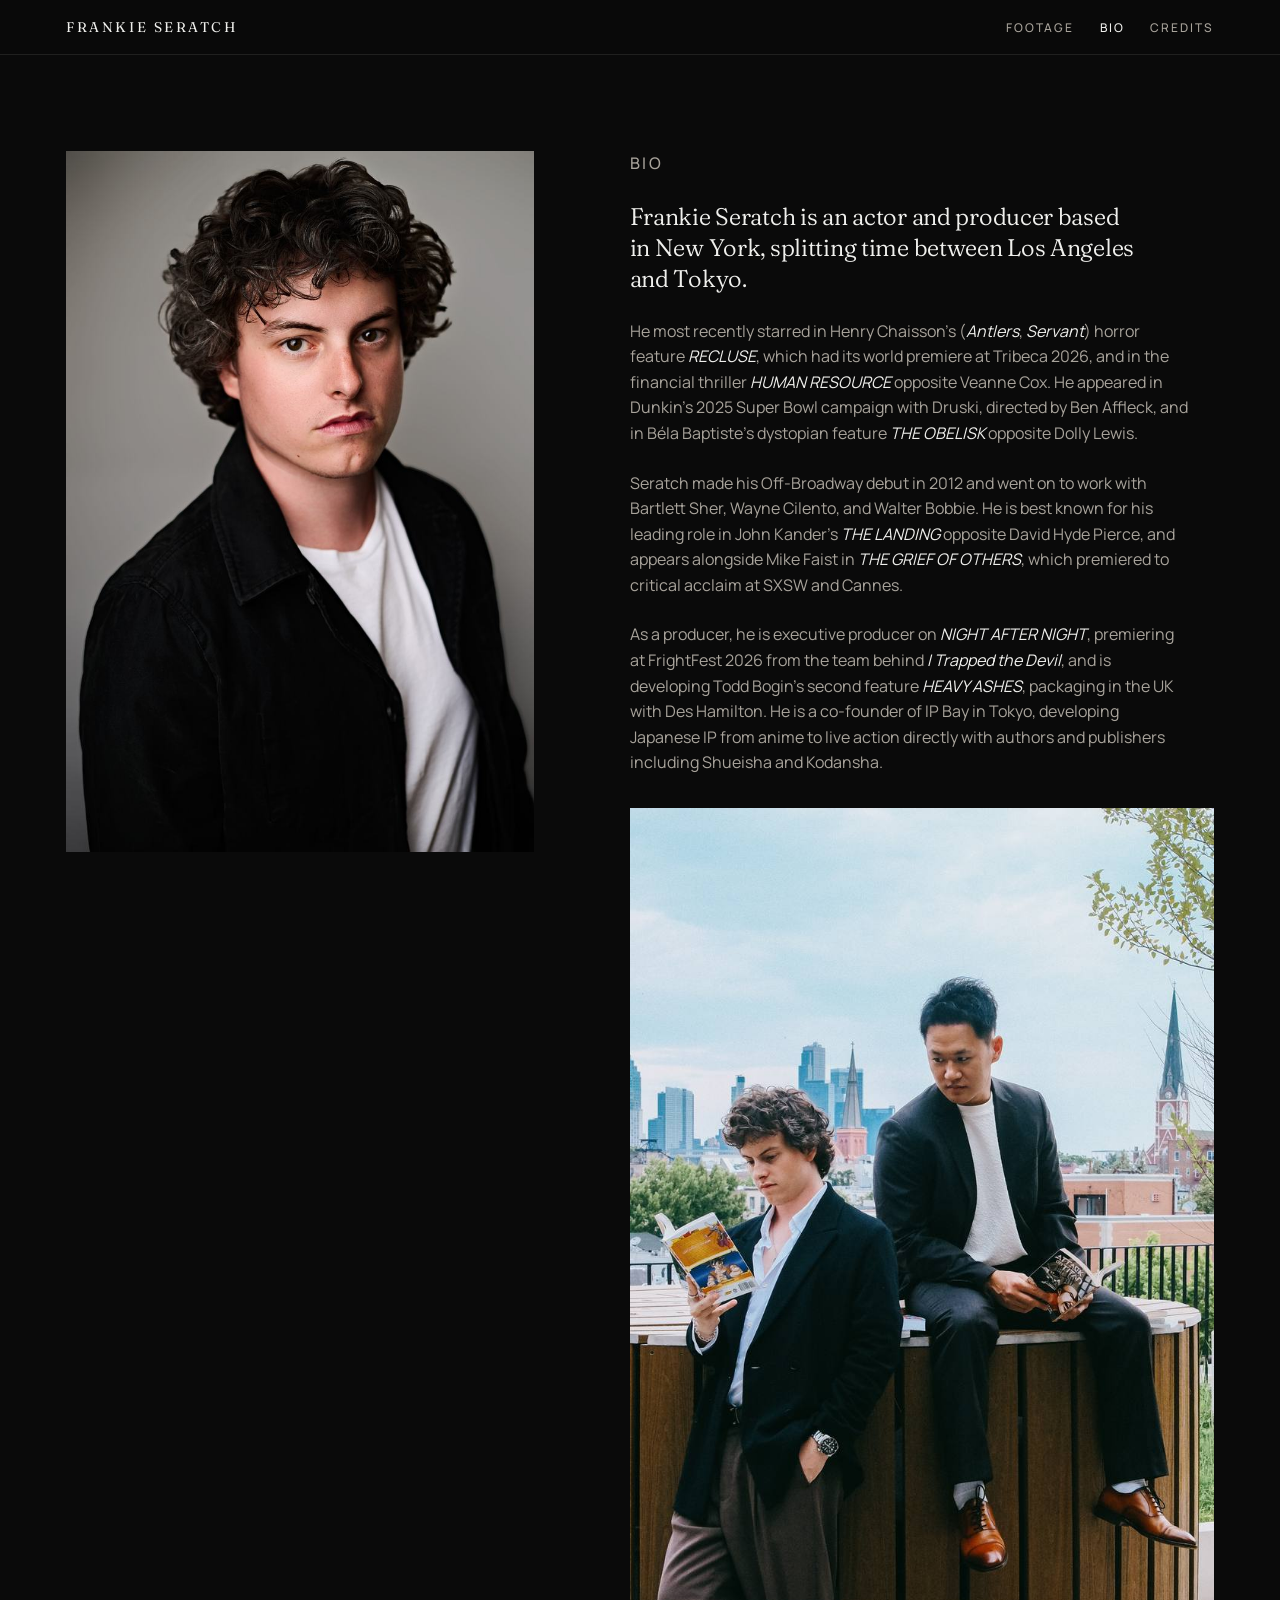
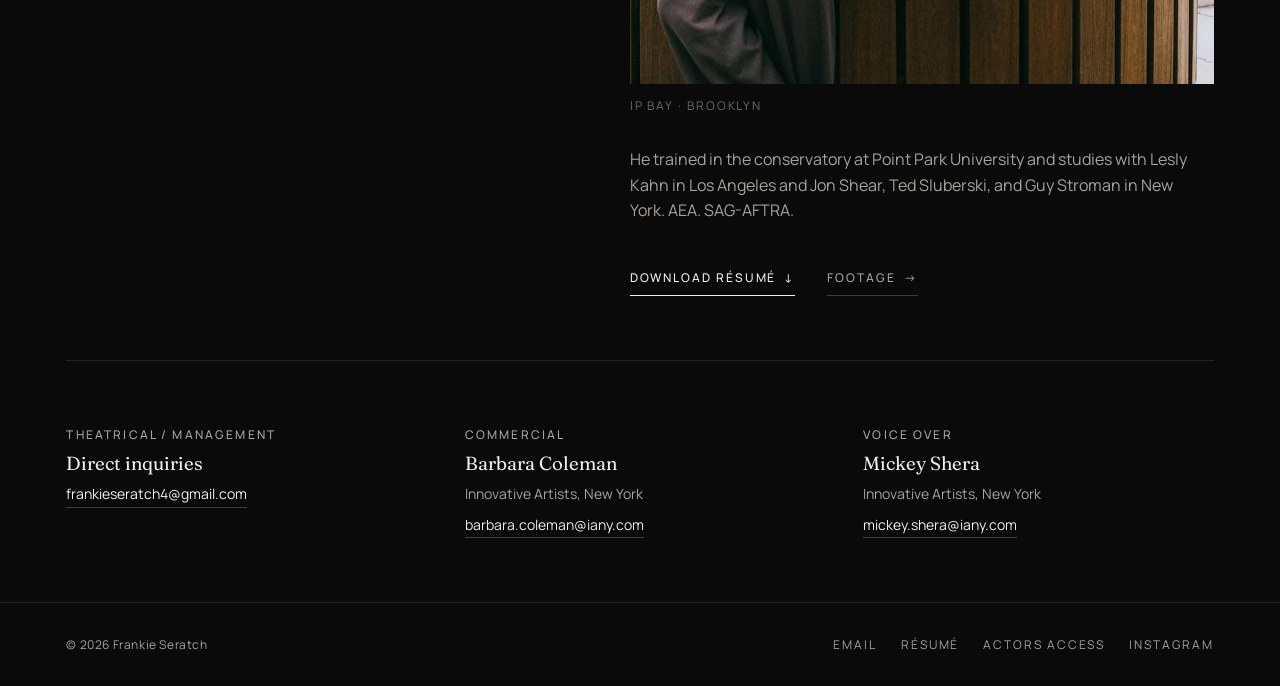
==== bio.html @ 88823b0f "Add files via upload new site" ====
<!DOCTYPE html>
<html lang="en">
<head>
  <meta charset="UTF-8" />
  <meta name="viewport" content="width=device-width, initial-scale=1, viewport-fit=cover" />
  <title>Bio · Frankie Seratch</title>
  <meta name="description" content="Frankie Seratch is an actor and producer based in New York. RECLUSE, HUMAN RESOURCE, THE OBELISK, THE LANDING." />

  <meta property="og:title" content="Frankie Seratch · Bio" />
  <meta property="og:description" content="Actor and producer based in New York." />
  <meta property="og:type" content="profile" />
  <meta property="og:url" content="https://frankieseratch.com/bio.html" />
  <meta property="og:image" content="https://frankieseratch.com/img/bio-1024.jpg" />
  <meta name="twitter:card" content="summary_large_image" />

  <link rel="canonical" href="https://frankieseratch.com/bio.html" />
  <link rel="icon" href="data:image/svg+xml,%3Csvg xmlns='http://www.w3.org/2000/svg' viewBox='0 0 32 32'%3E%3Crect width='32' height='32' fill='%230A0A0A'/%3E%3Ctext x='50%25' y='50%25' font-family='serif' font-size='20' fill='%23EFEFEC' text-anchor='middle' dominant-baseline='central'%3EF%3C/text%3E%3C/svg%3E" />

  <link rel="preconnect" href="https://fonts.bunny.net" />
  <link rel="stylesheet" href="https://fonts.bunny.net/css?family=fraunces:300,400,500,600|manrope:400,500,600&display=swap" />
  <link rel="stylesheet" href="styles.css" />
</head>
<body>
  <header class="site-header">
    <div class="shell site-header__inner">
      <a href="/" class="brand" aria-label="Frankie Seratch, home">FRANKIE SERATCH</a>
      <nav class="nav" aria-label="Primary">
        <a href="/footage.html">Footage</a>
        <a href="/bio.html" aria-current="page">Bio</a>
        <a href="/credits.html">Credits</a>
      </nav>
    </div>
  </header>

  <main>
    <section class="shell">
      <div class="bio">
        <figure class="bio__media reveal reveal--1">
          <img
            src="img/bio-1024.jpg"
            srcset="img/bio-480.jpg 480w, img/bio-768.jpg 768w, img/bio-1024.jpg 1024w, img/bio-1280.jpg 1280w"
            sizes="(min-width: 900px) 42vw, 100vw"
            alt="Frankie Seratch portrait, black shirt jacket over a white tee"
            width="1024"
            height="1536"
            loading="eager"
          />
        </figure>

        <div class="bio__body">
          <p class="eyebrow reveal reveal--2">Bio</p>

          <p class="bio__lede reveal reveal--2">
            Frankie Seratch is an actor and producer based in New York, splitting time between Los Angeles and Tokyo.
          </p>

          <p class="reveal reveal--3">
            He most recently starred in Henry Chaisson&rsquo;s (<em>Antlers</em>, <em>Servant</em>) horror feature <em>RECLUSE</em>, which had its world premiere at Tribeca 2026, and in the financial thriller <em>HUMAN RESOURCE</em> opposite Veanne Cox. He appeared in Dunkin&rsquo;s 2025 Super Bowl campaign with Druski, directed by Ben Affleck, and in Béla Baptiste&rsquo;s dystopian feature <em>THE OBELISK</em> opposite Dolly Lewis.
          </p>

          <p class="reveal reveal--3">
            Seratch made his Off-Broadway debut in 2012 and went on to work with Bartlett Sher, Wayne Cilento, and Walter Bobbie. He is best known for his leading role in John Kander&rsquo;s <em>THE LANDING</em> opposite David Hyde Pierce, and appears alongside Mike Faist in <em>THE GRIEF OF OTHERS</em>, which premiered to critical acclaim at SXSW and Cannes.
          </p>

          <p class="reveal reveal--4">
            As a producer, he is executive producer on <em>NIGHT AFTER NIGHT</em>, premiering at FrightFest 2026 from the team behind <em>I Trapped the Devil</em>, and is developing Todd Bogin&rsquo;s second feature <em>HEAVY ASHES</em>, packaging in the UK with Des Hamilton. He is a co-founder of IP Bay in Tokyo, developing Japanese IP from anime to live action directly with authors and publishers including Shueisha and Kodansha.
          </p>

          <figure class="bio__aside reveal reveal--4">
            <img
              src="img/press/ipbay-rooftop-1024.jpg"
              srcset="img/press/ipbay-rooftop-480.jpg 480w, img/press/ipbay-rooftop-768.jpg 768w, img/press/ipbay-rooftop-1024.jpg 1024w"
              sizes="(min-width: 900px) 46vw, 100vw"
              alt="Frankie Seratch with his IP Bay co-founder on a Brooklyn rooftop"
              loading="lazy"
            />
            <figcaption>IP Bay · Brooklyn</figcaption>
          </figure>

          <p class="reveal reveal--4">
            He trained in the conservatory at Point Park University and studies with Lesly Kahn in Los Angeles and Jon Shear, Ted Sluberski, and Guy Stroman in New York. AEA. SAG-AFTRA.
          </p>

          <div class="bio__cta reveal reveal--4">
            <a href="/frankie-seratch-resume.pdf" class="cta" download>Download résumé <span class="cta__arrow" aria-hidden="true">&darr;</span></a>
            <a href="/footage.html" class="cta cta--ghost">Footage <span class="cta__arrow" aria-hidden="true">&rarr;</span></a>
          </div>
        </div>
      </div>

      <!-- Representation -->
      <div class="rep">
        <div class="rep__item">
          <p class="eyebrow">Theatrical / Management</p>
          <p class="rep__name">Direct inquiries</p>
          <a href="mailto:frankieseratch4@gmail.com">frankieseratch4@gmail.com</a>
        </div>
        <div class="rep__item">
          <p class="eyebrow">Commercial</p>
          <p class="rep__name">Barbara Coleman</p>
          <p class="rep__agency">Innovative Artists, New York</p>
          <a href="mailto:barbara.coleman@iany.com">barbara.coleman@iany.com</a>
        </div>
        <div class="rep__item">
          <p class="eyebrow">Voice Over</p>
          <p class="rep__name">Mickey Shera</p>
          <p class="rep__agency">Innovative Artists, New York</p>
          <a href="mailto:mickey.shera@iany.com">mickey.shera@iany.com</a>
        </div>
      </div>
    </section>
  </main>

  <footer class="site-footer">
    <div class="shell site-footer__inner">
      <p class="site-footer__copy">&copy; <span id="year">2026</span> Frankie Seratch</p>
      <nav class="ext-links" aria-label="External">
        <a href="mailto:frankieseratch4@gmail.com">Email</a>
        <a href="/frankie-seratch-resume.pdf" download>Résumé</a>
        <a href="https://resumes.actorsaccess.com/frankieseratch" target="_blank" rel="noopener">Actors Access</a>
        <a href="https://instagram.com/frankieseratch" target="_blank" rel="noopener">Instagram</a>
      </nav>
    </div>
  </footer>

  <script src="script.js" defer></script>
</body>
</html>
---- styles.css ----
/* =========================================================
   Frankie Seratch — actor site
   v2 · four pages: home, footage, bio, credits
   ========================================================= */

/* Tokens
   ---------------------------------------------------------- */
:root {
  --bg: #0A0A0A;
  --bg-elevated: #131313;
  --fg: #EFEFEC;
  --fg-muted: #A8A39B;
  --fg-dim: #6E6963;
  --hairline: rgba(239, 239, 236, 0.10);
  --hairline-strong: rgba(239, 239, 236, 0.22);

  --font-display: "Fraunces", "Times New Roman", serif;
  --font-body: "Manrope", -apple-system, BlinkMacSystemFont, sans-serif;

  --type-xs: clamp(0.6875rem, 0.65rem + 0.2vw, 0.75rem);
  --type-sm: clamp(0.8125rem, 0.78rem + 0.2vw, 0.875rem);
  --type-base: clamp(0.9375rem, 0.9rem + 0.25vw, 1rem);
  --type-md: clamp(1.0625rem, 1rem + 0.4vw, 1.1875rem);
  --type-lg: clamp(1.25rem, 1.1rem + 0.6vw, 1.5rem);
  --type-xl: clamp(1.625rem, 1.4rem + 1vw, 2.25rem);
  --type-2xl: clamp(2.25rem, 1.75rem + 2.2vw, 3.75rem);
  --type-3xl: clamp(3rem, 2rem + 4vw, 5.5rem);
  --type-display: clamp(3.25rem, 2rem + 6vw, 7.5rem);

  --space-1: 0.25rem;
  --space-2: 0.5rem;
  --space-3: 0.75rem;
  --space-4: 1rem;
  --space-5: 1.5rem;
  --space-6: 2rem;
  --space-7: 3rem;
  --space-8: 4rem;
  --space-9: 6rem;
  --space-10: 8rem;

  --gutter: clamp(1.25rem, 0.5rem + 3vw, 4rem);
  --max: 1240px;

  --ease: cubic-bezier(0.16, 1, 0.3, 1);
  --dur-fast: 200ms;
  --dur: 380ms;
  --dur-slow: 720ms;
}

/* Reset
   ---------------------------------------------------------- */
*, *::before, *::after { box-sizing: border-box; }
html { -webkit-text-size-adjust: 100%; text-size-adjust: 100%; }
body, h1, h2, h3, h4, p, figure, blockquote, dl, dd, ul, ol { margin: 0; padding: 0; }
ul, ol { list-style: none; }
img, video, picture, svg { display: block; max-width: 100%; }
img { height: auto; }
a { color: inherit; text-decoration: none; }
input, button, select, textarea { font: inherit; }

/* Base
   ---------------------------------------------------------- */
html { background: var(--bg); color: var(--fg); }

body {
  font-family: var(--font-body);
  font-size: var(--type-base);
  line-height: 1.6;
  font-weight: 400;
  background: var(--bg);
  color: var(--fg);
  -webkit-font-smoothing: antialiased;
  -moz-osx-font-smoothing: grayscale;
  font-feature-settings: "ss01", "kern", "liga";
  text-rendering: optimizeLegibility;
  min-height: 100dvh;
  display: flex;
  flex-direction: column;
}

main { flex: 1; }
::selection { background: var(--fg); color: var(--bg); }

.shell {
  width: 100%;
  max-width: var(--max);
  margin-inline: auto;
  padding-inline: var(--gutter);
}

/* Type
   ---------------------------------------------------------- */
.eyebrow {
  font-family: var(--font-body);
  font-size: var(--type-xs);
  font-weight: 500;
  text-transform: uppercase;
  letter-spacing: 0.18em;
  color: var(--fg-muted);
}

/* Header / Nav
   ---------------------------------------------------------- */
.site-header {
  position: sticky;
  top: 0;
  z-index: 50;
  background: rgba(10, 10, 10, 0.78);
  backdrop-filter: saturate(140%) blur(14px);
  -webkit-backdrop-filter: saturate(140%) blur(14px);
  border-bottom: 1px solid var(--hairline);
}

.site-header__inner {
  display: flex;
  align-items: center;
  justify-content: space-between;
  gap: var(--space-5);
  padding-block: var(--space-4);
}

.brand {
  font-family: var(--font-display);
  font-weight: 380;
  font-variation-settings: "opsz" 18, "SOFT" 0;
  font-size: var(--type-sm);
  letter-spacing: 0.14em;
  text-transform: uppercase;
  color: var(--fg);
  white-space: nowrap;
}
@media (min-width: 480px) { .brand { letter-spacing: 0.18em; } }

.nav { display: flex; gap: clamp(var(--space-4), 2vw, var(--space-6)); }
.nav a {
  font-size: var(--type-xs);
  letter-spacing: 0.16em;
  text-transform: uppercase;
  color: var(--fg-muted);
  font-weight: 500;
  transition: color var(--dur-fast) var(--ease);
}
.nav a:hover, .nav a[aria-current="page"] { color: var(--fg); }

/* CTAs
   ---------------------------------------------------------- */
.cta {
  display: inline-flex;
  align-items: center;
  gap: var(--space-2);
  font-family: var(--font-body);
  font-size: var(--type-xs);
  letter-spacing: 0.16em;
  text-transform: uppercase;
  font-weight: 500;
  color: var(--fg);
  border-bottom: 1px solid var(--fg);
  padding-block: var(--space-2);
  transition: opacity var(--dur-fast) var(--ease);
}
.cta:hover { opacity: 0.7; }
.cta__arrow { display: inline-block; transition: transform var(--dur-fast) var(--ease); }
.cta:hover .cta__arrow { transform: translateX(4px); }
.cta--ghost { border-bottom-color: var(--hairline-strong); color: var(--fg-muted); }
.cta--ghost:hover { color: var(--fg); border-bottom-color: var(--fg); }

/* Landing (home)
   ---------------------------------------------------------- */
.landing {
  display: grid;
  grid-template-columns: 1fr;
  gap: var(--space-7);
  padding-top: var(--space-7);
  padding-bottom: var(--space-9);
  align-items: center;
}
@media (min-width: 900px) {
  .landing {
    grid-template-columns: 0.9fr 1fr;
    gap: var(--space-9);
    padding-top: var(--space-8);
    padding-bottom: var(--space-10);
  }
}

.landing__media {
  width: 100%;
  aspect-ratio: 2 / 3;
  overflow: hidden;
  background: var(--bg-elevated);
}
.landing__media img { width: 100%; height: 100%; object-fit: cover; }

.landing__copy { display: flex; flex-direction: column; gap: var(--space-4); }

.landing__name {
  font-family: var(--font-display);
  font-weight: 340;
  font-variation-settings: "opsz" 144, "SOFT" 0;
  font-size: var(--type-display);
  line-height: 0.86;
  letter-spacing: -0.035em;
}
.landing__name span { display: block; }

.landing__line {
  font-family: var(--font-display);
  font-weight: 330;
  font-variation-settings: "opsz" 36, "SOFT" 60;
  font-size: var(--type-lg);
  line-height: 1.3;
  letter-spacing: -0.012em;
  margin-top: var(--space-2);
}

.landing__now {
  font-size: var(--type-base);
  color: var(--fg-muted);
  max-width: 34ch;
}

.landing__cta {
  display: flex;
  flex-wrap: wrap;
  gap: var(--space-4) var(--space-6);
  align-items: center;
  margin-top: var(--space-3);
}

/* Feature block: premiere photo + review quote
   ---------------------------------------------------------- */
.feature {
  display: grid;
  grid-template-columns: 1fr;
  gap: var(--space-6);
  padding-block: var(--space-8);
  border-top: 1px solid var(--hairline);
  align-items: center;
}
@media (min-width: 900px) {
  .feature {
    grid-template-columns: 0.72fr 1fr;
    gap: var(--space-8);
    padding-block: var(--space-9);
  }
}

.feature__media {
  width: 100%;
  overflow: hidden;
  background: var(--bg-elevated);
}
.feature__media img { width: 100%; height: auto; display: block; }
.feature__credit {
  margin-top: var(--space-3);
  font-size: var(--type-xs);
  letter-spacing: 0.14em;
  text-transform: uppercase;
  color: var(--fg-dim);
}

.feature__copy { display: flex; flex-direction: column; gap: var(--space-4); }

.feature__quote {
  font-family: var(--font-display);
  font-weight: 330;
  font-variation-settings: "opsz" 72, "SOFT" 40;
  font-size: var(--type-xl);
  line-height: 1.22;
  letter-spacing: -0.018em;
  color: var(--fg);
  max-width: 22ch;
  text-wrap: balance;
}
.feature__quote::before { content: "\201C"; }
.feature__quote::after { content: "\201D"; }

.feature__cite {
  font-size: var(--type-xs);
  letter-spacing: 0.14em;
  text-transform: uppercase;
  color: var(--fg-muted);
}
.feature__cite cite { font-style: normal; color: var(--fg); }

.feature__run {
  font-size: var(--type-sm);
  color: var(--fg-muted);
  max-width: 46ch;
  padding-top: var(--space-4);
  border-top: 1px solid var(--hairline);
}
.feature__run em { font-style: italic; color: var(--fg); }

/* Page lead (footage, bio, credits)
   ---------------------------------------------------------- */
.page-lead {
  padding-top: var(--space-8);
  padding-bottom: var(--space-7);
  display: flex;
  flex-direction: column;
  gap: var(--space-4);
  max-width: 720px;
}
@media (min-width: 800px) { .page-lead { padding-top: var(--space-9); } }

.page-lead__title {
  font-family: var(--font-display);
  font-weight: 350;
  font-variation-settings: "opsz" 96, "SOFT" 0;
  font-size: var(--type-3xl);
  line-height: 0.95;
  letter-spacing: -0.028em;
}
.page-lead__meta { font-size: var(--type-sm); color: var(--fg-muted); }

/* Bio
   ---------------------------------------------------------- */
.bio {
  display: grid;
  grid-template-columns: 1fr;
  gap: var(--space-7);
  padding-top: var(--space-8);
  padding-bottom: var(--space-8);
}
@media (min-width: 900px) {
  .bio {
    grid-template-columns: 0.8fr 1fr;
    gap: var(--space-9);
    padding-top: var(--space-9);
    align-items: start;
  }
}

.bio__media {
  width: 100%;
  aspect-ratio: 2 / 3;
  background: var(--bg-elevated);
  overflow: hidden;
}
.bio__media img { width: 100%; height: 100%; object-fit: cover; }

.bio__body { display: flex; flex-direction: column; gap: var(--space-5); }
.bio__body p { max-width: 56ch; font-size: var(--type-base); color: var(--fg-muted); }
.bio__body p.eyebrow { color: var(--fg-muted); }
.bio__body em { font-style: italic; color: var(--fg); }

.bio__lede {
  font-family: var(--font-display) !important;
  font-weight: 330;
  font-variation-settings: "opsz" 36, "SOFT" 60;
  font-size: var(--type-lg) !important;
  line-height: 1.3;
  letter-spacing: -0.012em;
  color: var(--fg) !important;
  max-width: 34ch !important;
}

.bio__cta {
  display: flex;
  flex-wrap: wrap;
  gap: var(--space-4) var(--space-6);
  align-items: center;
  margin-top: var(--space-3);
}

.bio__aside { margin-block: var(--space-2); }
.bio__aside img {
  width: 100%;
  height: auto;
  display: block;
  background: var(--bg-elevated);
}
.bio__aside figcaption {
  margin-top: var(--space-3);
  font-size: var(--type-xs);
  letter-spacing: 0.16em;
  text-transform: uppercase;
  color: var(--fg-dim);
}

/* Representation
   ---------------------------------------------------------- */
.rep {
  display: grid;
  grid-template-columns: 1fr;
  gap: var(--space-6);
  padding-block: var(--space-8);
  border-top: 1px solid var(--hairline);
}
@media (min-width: 720px) { .rep { grid-template-columns: repeat(3, 1fr); gap: var(--space-7); } }

.rep__item { display: flex; flex-direction: column; gap: var(--space-2); }
.rep__name {
  font-family: var(--font-display);
  font-weight: 380;
  font-variation-settings: "opsz" 36, "SOFT" 40;
  font-size: var(--type-md);
  line-height: 1.2;
}
.rep__agency { font-size: var(--type-sm); color: var(--fg-muted); }
.rep__item a {
  font-size: var(--type-sm);
  color: var(--fg);
  border-bottom: 1px solid var(--hairline-strong);
  align-self: flex-start;
  padding-bottom: 1px;
  transition: border-color var(--dur-fast) var(--ease);
  word-break: break-word;
}
.rep__item a:hover { border-bottom-color: var(--fg); }

/* Credits sections
   ---------------------------------------------------------- */
.cx { padding-block: var(--space-7); border-top: 1px solid var(--hairline); }
.cx--last { padding-bottom: var(--space-9); }

.cx__head {
  font-family: var(--font-display);
  font-weight: 360;
  font-variation-settings: "opsz" 48, "SOFT" 0;
  font-size: var(--type-xl);
  letter-spacing: -0.018em;
  line-height: 1;
  margin-bottom: var(--space-6);
  display: flex;
  align-items: baseline;
  gap: var(--space-3);
}
.cx__head-note {
  font-family: var(--font-body);
  font-size: var(--type-xs);
  letter-spacing: 0.16em;
  text-transform: uppercase;
  font-weight: 500;
  color: var(--fg-dim);
}

.cx__list { display: flex; flex-direction: column; }

.cx__row {
  display: grid;
  grid-template-columns: 1fr;
  gap: var(--space-1);
  padding-block: var(--space-4);
  border-top: 1px solid var(--hairline);
}
.cx__row:first-child { border-top: none; padding-top: 0; }
@media (min-width: 800px) {
  .cx__row {
    grid-template-columns: 1.15fr 0.85fr 1.3fr;
    gap: var(--space-5);
    align-items: baseline;
  }
}

.cx__title {
  font-family: var(--font-display);
  font-weight: 400;
  font-variation-settings: "opsz" 24, "SOFT" 20;
  font-size: var(--type-md);
  line-height: 1.2;
  letter-spacing: -0.012em;
  color: var(--fg);
}
.cx__role { font-size: var(--type-sm); color: var(--fg); font-weight: 500; }
.cx__meta { font-size: var(--type-sm); color: var(--fg-muted); display: flex; flex-direction: column; gap: 2px; }
.cx__note { color: var(--fg-dim); font-size: var(--type-xs); letter-spacing: 0.02em; }

.cx__foot {
  margin-top: var(--space-5);
  padding-top: var(--space-4);
  border-top: 1px solid var(--hairline);
  font-size: var(--type-sm);
  color: var(--fg-muted);
  max-width: none;
}
.cx__foot strong {
  display: block;
  color: var(--fg);
  font-weight: 500;
  font-size: var(--type-xs);
  letter-spacing: 0.16em;
  text-transform: uppercase;
  margin-bottom: var(--space-2);
}
.cx__foot em { font-style: italic; color: var(--fg); }

/* Skills / details lists
   ---------------------------------------------------------- */
.skills { display: flex; flex-direction: column; gap: var(--space-5); }
.skills__group {
  display: grid;
  grid-template-columns: 1fr;
  gap: var(--space-1);
  padding-top: var(--space-4);
  border-top: 1px solid var(--hairline);
}
.skills__group:first-child { border-top: none; padding-top: 0; }
@media (min-width: 800px) {
  .skills__group { grid-template-columns: 0.4fr 1.6fr; gap: var(--space-5); align-items: baseline; }
}
.skills dt {
  font-size: var(--type-xs);
  letter-spacing: 0.16em;
  text-transform: uppercase;
  font-weight: 500;
  color: var(--fg);
}
.skills dd { font-size: var(--type-sm); color: var(--fg-muted); }

/* Video player (footage)
   ---------------------------------------------------------- */
.player { margin-bottom: var(--space-6); }
.player__media {
  width: 100%;
  aspect-ratio: 16 / 9;
  background: var(--bg-elevated);
  border: 1px solid var(--hairline);
  object-fit: cover;
}
.player__cap {
  margin-top: var(--space-3);
  font-size: var(--type-xs);
  letter-spacing: 0.16em;
  text-transform: uppercase;
  color: var(--fg-muted);
}

/* Production still */
.still { margin-bottom: var(--space-7); }
.still img {
  width: 100%;
  height: auto;
  display: block;
  background: var(--bg-elevated);
  border: 1px solid var(--hairline);
}
.still__cap {
  margin-top: var(--space-3);
  display: flex;
  flex-direction: column;
  gap: 2px;
  font-size: var(--type-xs);
  letter-spacing: 0.16em;
  text-transform: uppercase;
  color: var(--fg-muted);
}
.still__meta { letter-spacing: 0.1em; color: var(--fg-dim); text-transform: none; font-size: var(--type-sm); }

/* Link rows
   ---------------------------------------------------------- */
.links { display: flex; flex-direction: column; }
.links li { border-top: 1px solid var(--hairline); }
.links li:first-child { border-top: none; }
.links a {
  display: grid;
  grid-template-columns: 1fr auto auto;
  gap: var(--space-4);
  align-items: baseline;
  padding-block: var(--space-4);
  transition: opacity var(--dur-fast) var(--ease);
}
.links a:hover { opacity: 0.65; }
.links__title {
  font-family: var(--font-display);
  font-weight: 400;
  font-variation-settings: "opsz" 24, "SOFT" 20;
  font-size: var(--type-md);
  letter-spacing: -0.012em;
}
.links__meta {
  font-size: var(--type-xs);
  letter-spacing: 0.16em;
  text-transform: uppercase;
  color: var(--fg-dim);
}
.links__arrow { color: var(--fg-muted); transition: transform var(--dur-fast) var(--ease); }
.links a:hover .links__arrow { transform: translateX(4px); }

/* Footer
   ---------------------------------------------------------- */
.site-footer {
  margin-top: auto;
  border-top: 1px solid var(--hairline);
  padding-block: var(--space-6);
}
.site-footer__inner {
  display: flex;
  flex-direction: column;
  gap: var(--space-4);
  font-size: var(--type-sm);
  color: var(--fg-muted);
}
@media (min-width: 720px) {
  .site-footer__inner { flex-direction: row; justify-content: space-between; align-items: center; }
}
.site-footer .ext-links { display: flex; gap: var(--space-5); flex-wrap: wrap; }
.site-footer .ext-links a {
  color: var(--fg-muted);
  transition: color var(--dur-fast) var(--ease);
  font-size: var(--type-xs);
  letter-spacing: 0.16em;
  text-transform: uppercase;
}
.site-footer .ext-links a:hover { color: var(--fg); }
.site-footer__copy { font-size: var(--type-xs); letter-spacing: 0.05em; }

/* Reveal
   ---------------------------------------------------------- */
@media (prefers-reduced-motion: no-preference) {
  .reveal {
    opacity: 0;
    transform: translateY(12px);
    transition: opacity var(--dur-slow) var(--ease), transform var(--dur-slow) var(--ease);
  }
  .reveal.is-in { opacity: 1; transform: translateY(0); }
  .reveal--1 { transition-delay: 60ms; }
  .reveal--2 { transition-delay: 160ms; }
  .reveal--3 { transition-delay: 280ms; }
  .reveal--4 { transition-delay: 400ms; }
  html { scroll-behavior: smooth; }
}

/* Focus
   ---------------------------------------------------------- */
:focus-visible { outline: 2px solid var(--fg); outline-offset: 3px; }
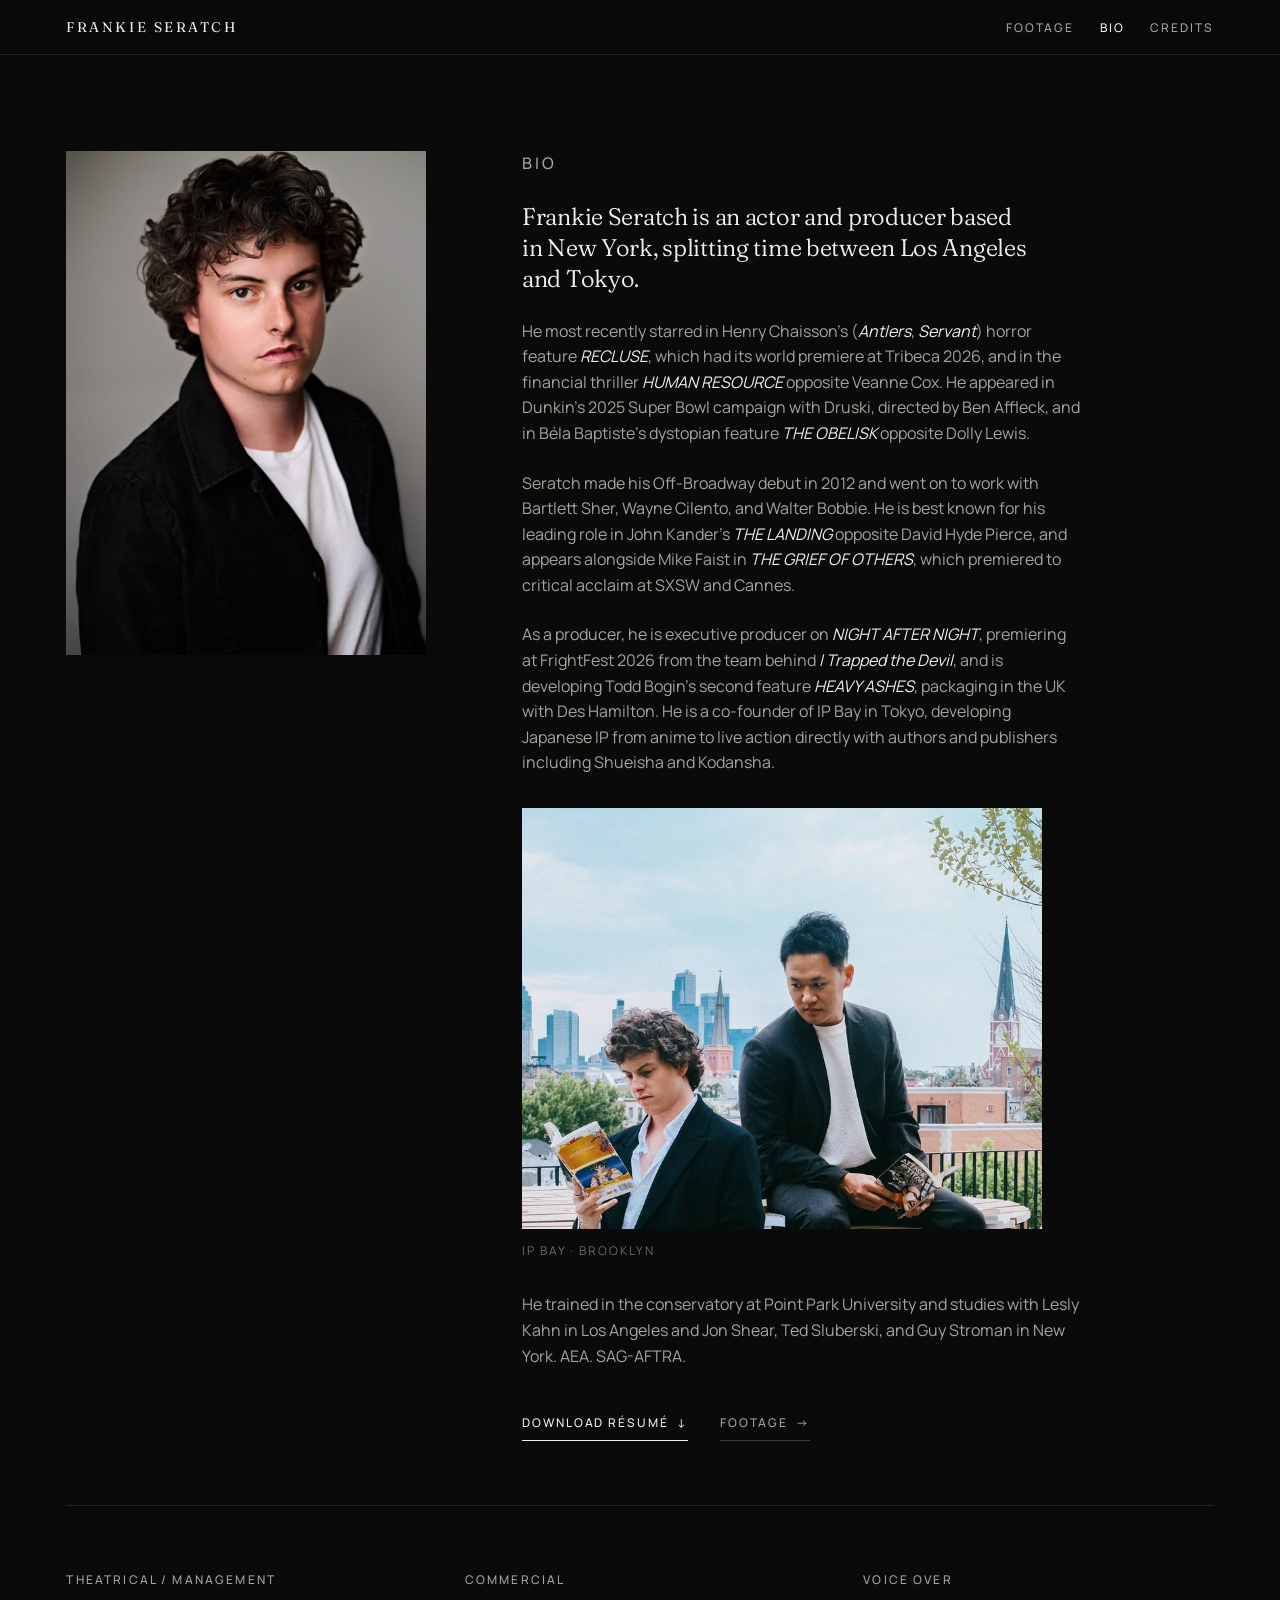
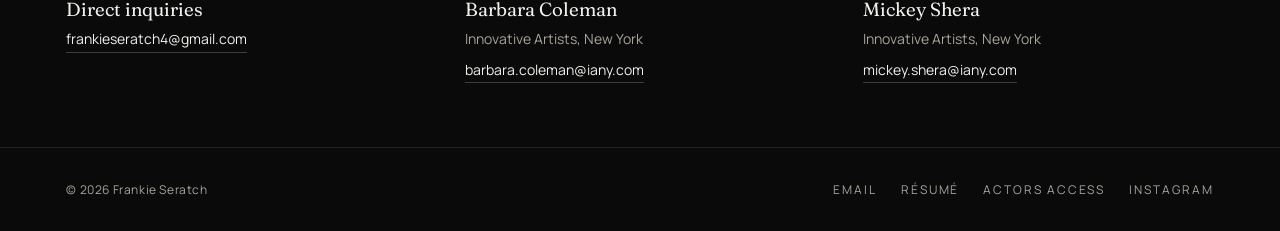
==== commit a9ca9a73: "Add files via upload" ====
--- a/bio.html
+++ b/bio.html
@@ -68,10 +68,12 @@
 
           <figure class="bio__aside reveal reveal--4">
             <img
-              src="img/press/ipbay-rooftop-1024.jpg"
-              srcset="img/press/ipbay-rooftop-480.jpg 480w, img/press/ipbay-rooftop-768.jpg 768w, img/press/ipbay-rooftop-1024.jpg 1024w"
-              sizes="(min-width: 900px) 46vw, 100vw"
+              src="img/press/ipbay-rooftop-1040.jpg"
+              srcset="img/press/ipbay-rooftop-480.jpg 480w, img/press/ipbay-rooftop-768.jpg 768w, img/press/ipbay-rooftop-1040.jpg 1040w"
+              sizes="(min-width: 900px) 40vw, 100vw"
               alt="Frankie Seratch with his IP Bay co-founder on a Brooklyn rooftop"
+              width="1040"
+              height="842"
               loading="lazy"
             />
             <figcaption>IP Bay · Brooklyn</figcaption>
--- a/styles.css
+++ b/styles.css
@@ -176,10 +176,11 @@
 }
 @media (min-width: 900px) {
   .landing {
-    grid-template-columns: 0.9fr 1fr;
+    /* narrower image column: a 2:3 portrait gets very tall as it widens */
+    grid-template-columns: minmax(280px, 0.58fr) 1fr;
     gap: var(--space-9);
     padding-top: var(--space-8);
-    padding-bottom: var(--space-10);
+    padding-bottom: var(--space-9);
   }
 }
 
@@ -190,6 +191,15 @@
   background: var(--bg-elevated);
 }
 .landing__media img { width: 100%; height: 100%; object-fit: cover; }
+
+@media (min-width: 900px) {
+  /* cap by viewport height so the portrait never dominates the fold */
+  .landing__media {
+    aspect-ratio: auto;
+    height: clamp(420px, 60vh, 560px);
+  }
+  .landing__media img { object-position: center 26%; }
+}
 
 .landing__copy { display: flex; flex-direction: column; gap: var(--space-4); }
 
@@ -212,11 +222,16 @@
   letter-spacing: -0.012em;
   margin-top: var(--space-2);
 }
+@media (min-width: 900px) {
+  /* hold its own against the wordmark */
+  .landing__line { font-size: var(--type-xl); }
+}
 
 .landing__now {
   font-size: var(--type-base);
   color: var(--fg-muted);
-  max-width: 34ch;
+  max-width: 46ch;
+  text-wrap: balance;
 }
 
 .landing__cta {
@@ -239,10 +254,12 @@
 }
 @media (min-width: 900px) {
   .feature {
-    grid-template-columns: 0.72fr 1fr;
+    grid-template-columns: minmax(220px, 0.38fr) 1fr;
     gap: var(--space-8);
     padding-block: var(--space-9);
   }
+  /* full-length red-carpet frame: keep the whole figure, just smaller */
+  .feature__media { max-width: 300px; }
 }
 
 .feature__media {
@@ -325,7 +342,7 @@
 }
 @media (min-width: 900px) {
   .bio {
-    grid-template-columns: 0.8fr 1fr;
+    grid-template-columns: minmax(260px, 0.52fr) 1fr;
     gap: var(--space-9);
     padding-top: var(--space-9);
     align-items: start;
@@ -339,6 +356,16 @@
   overflow: hidden;
 }
 .bio__media img { width: 100%; height: 100%; object-fit: cover; }
+
+@media (min-width: 900px) {
+  .bio__media {
+    aspect-ratio: auto;
+    height: clamp(400px, 56vh, 520px);
+    position: sticky;
+    top: calc(var(--space-8) + 1rem);
+  }
+  .bio__media img { object-position: center 22%; }
+}
 
 .bio__body { display: flex; flex-direction: column; gap: var(--space-5); }
 .bio__body p { max-width: 56ch; font-size: var(--type-base); color: var(--fg-muted); }
@@ -364,7 +391,7 @@
   margin-top: var(--space-3);
 }
 
-.bio__aside { margin-block: var(--space-2); }
+.bio__aside { margin-block: var(--space-2); max-width: 520px; }
 .bio__aside img {
   width: 100%;
   height: auto;
@@ -511,7 +538,7 @@
 
 /* Video player (footage)
    ---------------------------------------------------------- */
-.player { margin-bottom: var(--space-6); }
+.player { margin-bottom: var(--space-6); max-width: 900px; }
 .player__media {
   width: 100%;
   aspect-ratio: 16 / 9;
@@ -528,7 +555,7 @@
 }
 
 /* Production still */
-.still { margin-bottom: var(--space-7); }
+.still { margin-bottom: var(--space-7); max-width: 900px; }
 .still img {
   width: 100%;
   height: auto;
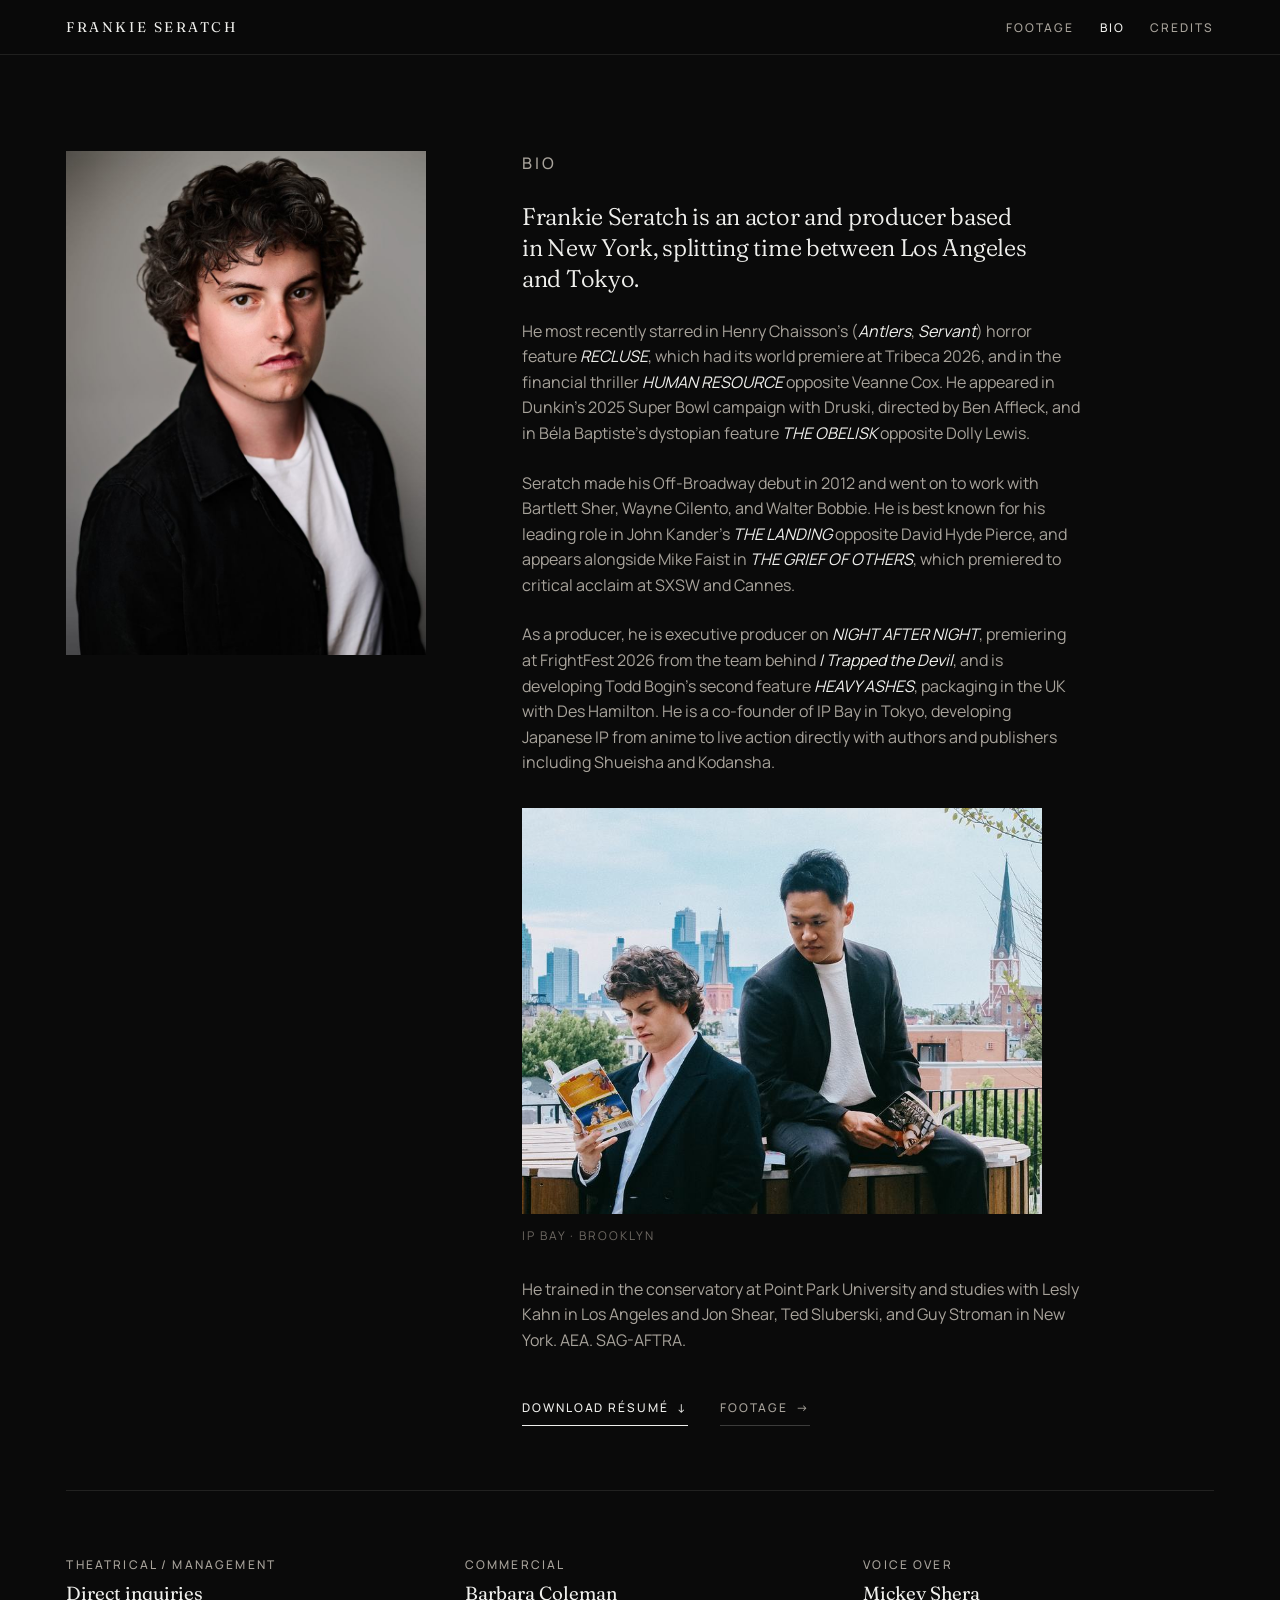
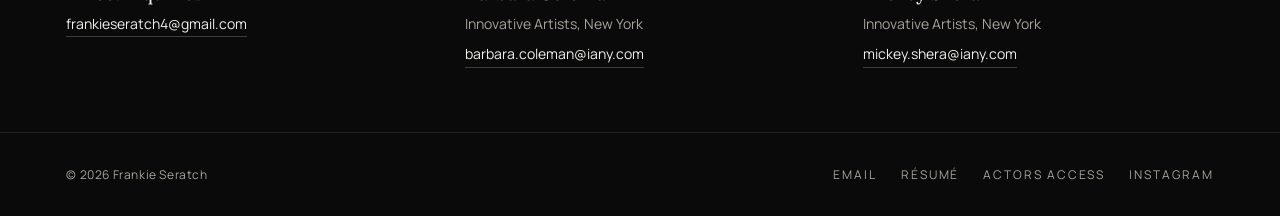
==== commit a6090a02: "Add files via upload" ====
--- a/bio.html
+++ b/bio.html
@@ -73,7 +73,7 @@
               sizes="(min-width: 900px) 40vw, 100vw"
               alt="Frankie Seratch with his IP Bay co-founder on a Brooklyn rooftop"
               width="1040"
-              height="842"
+              height="811"
               loading="lazy"
             />
             <figcaption>IP Bay · Brooklyn</figcaption>
--- a/styles.css
+++ b/styles.css
@@ -198,7 +198,8 @@
     aspect-ratio: auto;
     height: clamp(420px, 60vh, 560px);
   }
-  .landing__media img { object-position: center 26%; }
+  /* anchor to the top of the frame so the crop never clips the head */
+  .landing__media img { object-position: center top; }
 }
 
 .landing__copy { display: flex; flex-direction: column; gap: var(--space-4); }
@@ -364,7 +365,7 @@
     position: sticky;
     top: calc(var(--space-8) + 1rem);
   }
-  .bio__media img { object-position: center 22%; }
+  .bio__media img { object-position: center top; }
 }
 
 .bio__body { display: flex; flex-direction: column; gap: var(--space-5); }
